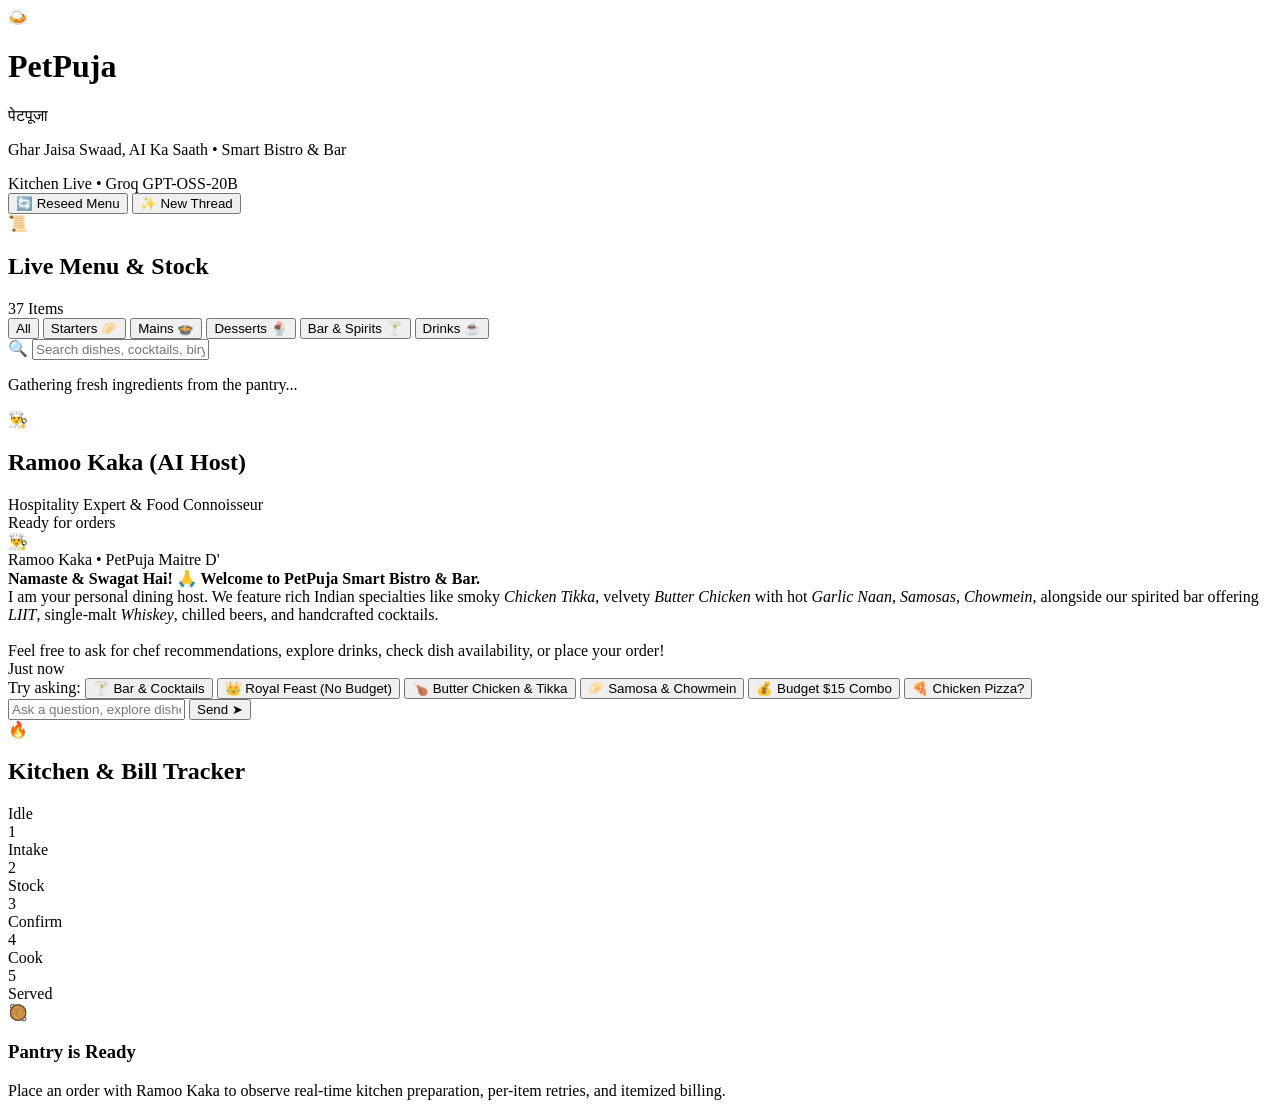
==== static/index.html @ 40aa2d48 "feat: PetPuja - Smart AI Indian Bistro & Bar with LangGraph, FastAPI, and Groq" ====
<!DOCTYPE html>
<html lang="en">
<head>
  <meta charset="UTF-8">
  <meta name="viewport" content="width=device-width, initial-scale=1.0">
  <title>PetPuja — AI Bistro & Bar | Swagat Hai!</title>
  <meta name="description" content="Welcome to PetPuja, where culinary hospitality meets state-of-the-art AI. Explore our live menu, get chef recommendations, and track your kitchen orders in real time.">
  <link rel="preconnect" href="https://fonts.googleapis.com">
  <link rel="preconnect" href="https://fonts.gstatic.com" crossorigin>
  <link href="https://fonts.googleapis.com/css2?family=Outfit:wght@400;500;600;700;800&family=Plus+Jakarta+Sans:wght@300;400;500;600;700&display=swap" rel="stylesheet">
  <link rel="stylesheet" href="/style.css">
</head>
<body>
  <div class="ambient-glow glow-1"></div>
  <div class="ambient-glow glow-2"></div>
  
  <div class="app-container">
    <!-- Top Header -->
    <header class="app-header" id="appHeader">
      <div class="brand-block">
        <div class="brand-icon">🍛</div>
        <div class="brand-text">
          <div class="brand-title-wrap">
            <h1 class="brand-name">PetPuja</h1>
            <span class="brand-devanagari">पेटपूजा</span>
          </div>
          <p class="brand-tagline">Ghar Jaisa Swaad, AI Ka Saath • Smart Bistro & Bar</p>
        </div>
      </div>

      <div class="header-status-panel">
        <div class="status-indicator-badge online" id="serverStatusBadge">
          <span class="pulse-dot"></span>
          <span class="status-label">Kitchen Live • Groq GPT-OSS-20B</span>
        </div>
        <button class="btn btn-subtle" id="resetDbBtn" title="Reset and reseed database inventory">
          <span class="btn-icon">🔄</span> Reseed Menu
        </button>
        <button class="btn btn-subtle" id="clearChatBtn" title="Start a fresh chat thread">
          <span class="btn-icon">✨</span> New Thread
        </button>
      </div>
    </header>

    <!-- Main 3-Column Layout -->
    <main class="main-layout" id="mainLayout">
      
      <!-- Left Column: Interactive Menu Explorer -->
      <section class="panel menu-panel" id="menuPanel" aria-label="Restaurant Menu">
        <div class="panel-header">
          <div class="panel-title-wrap">
            <span class="panel-icon">📜</span>
            <h2 class="panel-title">Live Menu & Stock</h2>
          </div>
          <span class="badge badge-accent" id="menuCountBadge">37 Items</span>
        </div>

        <div class="category-tabs-container" id="categoryTabs">
          <button class="tab-btn active" data-category="all" id="tabAll">All</button>
          <button class="tab-btn" data-category="starter" id="tabStarter">Starters 🥟</button>
          <button class="tab-btn" data-category="main" id="tabMain">Mains 🍲</button>
          <button class="tab-btn" data-category="dessert" id="tabDessert">Desserts 🍨</button>
          <button class="tab-btn" data-category="bar" id="tabBar">Bar & Spirits 🍸</button>
          <button class="tab-btn" data-category="drink" id="tabDrink">Drinks ☕</button>
        </div>

        <div class="menu-search-wrap">
          <span class="search-icon">🔍</span>
          <input type="text" id="menuSearchInput" class="menu-search-input" placeholder="Search dishes, cocktails, biryani, starters...">
        </div>

        <div class="menu-items-scroll" id="menuItemsList">
          <!-- Dynamically populated menu cards -->
          <div class="loading-state">
            <div class="spinner"></div>
            <p>Gathering fresh ingredients from the pantry...</p>
          </div>
        </div>
      </section>

      <!-- Center Column: Conversational AI Host Chat -->
      <section class="panel chat-panel" id="chatPanel" aria-label="AI Dining Host Chat">
        <div class="panel-header chat-header">
          <div class="host-profile">
            <div class="host-avatar">👨‍🍳</div>
            <div class="host-info">
              <h2 class="host-name">Ramoo Kaka (AI Host)</h2>
              <span class="host-subtitle">Hospitality Expert & Food Connoisseur</span>
            </div>
          </div>
          <div class="active-turn-pill" id="activeTurnPill">Ready for orders</div>
        </div>

        <!-- Chat Conversation Stream -->
        <div class="chat-messages-stream" id="chatMessagesStream">
          <!-- Welcome Message -->
          <div class="message-bubble agent-message" id="welcomeMessage">
            <div class="msg-avatar">👨‍🍳</div>
            <div class="msg-body">
              <div class="msg-sender">Ramoo Kaka • PetPuja Maitre D'</div>
              <div class="msg-text">
                <strong>Namaste & Swagat Hai! 🙏 Welcome to PetPuja Smart Bistro & Bar.</strong><br>
                I am your personal dining host. We feature rich Indian specialties like smoky <em>Chicken Tikka</em>, velvety <em>Butter Chicken</em> with hot <em>Garlic Naan</em>, <em>Samosas</em>, <em>Chowmein</em>, alongside our spirited bar offering <em>LIIT</em>, single-malt <em>Whiskey</em>, chilled beers, and handcrafted cocktails.<br><br>
                Feel free to ask for chef recommendations, explore drinks, check dish availability, or place your order!
              </div>
              <div class="msg-timestamp" id="welcomeTimestamp">Just now</div>
            </div>
          </div>
        </div>

        <!-- Quick Starter Recommendation Chips -->
        <div class="quick-chips-bar" id="quickChipsBar">
          <span class="chips-label">Try asking:</span>
          <button class="chip-btn" data-query="What do you have in the bar? Tell me about your cocktails and whiskey.">🍸 Bar & Cocktails</button>
          <button class="chip-btn" data-query="Suggest a royal feast! I have no issue of budget.">👑 Royal Feast (No Budget)</button>
          <button class="chip-btn" data-query="Tell me about your chicken tikka and butter chicken with garlic naan.">🍗 Butter Chicken & Tikka</button>
          <button class="chip-btn" data-query="What starters do you have? Samosa or chowmein?">🥟 Samosa & Chowmein</button>
          <button class="chip-btn" data-query="I have 15 dollars, what is the best Indian combo?">💰 Budget $15 Combo</button>
          <button class="chip-btn" data-query="Is chicken pizza available?">🍕 Chicken Pizza?</button>
        </div>

        <!-- Chat Input Form -->
        <form class="chat-input-form" id="chatForm">
          <div class="input-container">
            <input type="text" id="chatInput" class="chat-input" placeholder="Ask a question, explore dishes, or say 'I would like 2 burgers'..." autocomplete="off">
            <button type="submit" class="btn btn-primary send-btn" id="sendBtn">
              <span>Send</span>
              <span class="send-icon">➤</span>
            </button>
          </div>
        </form>
      </section>

      <!-- Right Column: Kitchen Live Tracker & Digital Receipt -->
      <section class="panel tracker-panel" id="trackerPanel" aria-label="Kitchen Tracker and Receipt">
        <div class="panel-header">
          <div class="panel-title-wrap">
            <span class="panel-icon">🔥</span>
            <h2 class="panel-title">Kitchen & Bill Tracker</h2>
          </div>
          <span class="badge badge-pulse" id="orderStateBadge">Idle</span>
        </div>

        <!-- Workflow Stepper Indicator -->
        <div class="workflow-stepper" id="workflowStepper">
          <div class="step-node active" id="stepIntake">
            <div class="step-circle">1</div>
            <span class="step-text">Intake</span>
          </div>
          <div class="step-connector" id="conn1"></div>
          <div class="step-node" id="stepValidate">
            <div class="step-circle">2</div>
            <span class="step-text">Stock</span>
          </div>
          <div class="step-connector" id="conn2"></div>
          <div class="step-node" id="stepConfirm">
            <div class="step-circle">3</div>
            <span class="step-text">Confirm</span>
          </div>
          <div class="step-connector" id="conn3"></div>
          <div class="step-node" id="stepCook">
            <div class="step-circle">4</div>
            <span class="step-text">Cook</span>
          </div>
          <div class="step-connector" id="conn4"></div>
          <div class="step-node" id="stepServe">
            <div class="step-circle">5</div>
            <span class="step-text">Served</span>
          </div>
        </div>

        <!-- Dynamic Content Area: Idle / Confirmation / Cooking / Receipt -->
        <div class="tracker-content-area" id="trackerContentArea">
          
          <!-- Idle Placeholder -->
          <div class="tracker-idle-view" id="trackerIdleView">
            <div class="idle-graphic">🥘</div>
            <h3>Pantry is Ready</h3>
            <p>Place an order with Ramoo Kaka to observe real-time kitchen preparation, per-item retries, and itemized billing.</p>
          </div>

          <!-- Human-In-The-Loop Confirmation Card (Active when Interrupted) -->
          <div class="confirmation-card" id="confirmationCard" style="display: none;">
            <div class="card-alert-header">
              <span class="alert-icon">⚠️</span>
              <div class="alert-text">
                <h4>Human-in-the-Loop Confirmation</h4>
                <p>Please review your order before it hits the tandoor!</p>
              </div>
            </div>

            <div class="confirm-items-list" id="confirmItemsList">
              <!-- Itemized lines will be injected here -->
            </div>

            <div class="confirm-total-row">
              <span>Total Bill Amount:</span>
              <strong id="confirmTotalAmount">$0.00</strong>
            </div>

            <div class="confirm-actions-row">
              <button class="btn btn-confirm-yes" id="btnConfirmYes">
                <span>✓ Confirm & Send to Kitchen</span>
              </button>
              <button class="btn btn-confirm-no" id="btnConfirmNo">
                <span>✕ Cancel Order</span>
              </button>
            </div>
          </div>

          <!-- Per-Item Live Kitchen Board -->
          <div class="kitchen-live-board" id="kitchenLiveBoard" style="display: none;">
            <div class="board-header">
              <h4>Active Kitchen Stations</h4>
              <span class="badge badge-warning" id="retryCounterBadge">0 Retries</span>
            </div>
            <div class="item-progress-list" id="itemProgressList">
              <!-- Per-item cards will be injected here -->
            </div>
          </div>

          <!-- Authentic Thermal Digital Receipt -->
          <div class="thermal-receipt" id="thermalReceipt" style="display: none;">
            <div class="receipt-tear-edge top"></div>
            <div class="receipt-body">
              <div class="receipt-header">
                <h3>PETPUJA BISTRO & BAR</h3>
                <p class="receipt-sub">Authentic Flavors • AI Kitchen</p>
                <p class="receipt-timestamp" id="receiptTimestamp">Date: 2026-09-17 • Bill #8492</p>
              </div>
              <div class="receipt-divider">----------------------------------------</div>
              <div class="receipt-table-header">
                <span>ITEM</span>
                <span>QTY</span>
                <span>PRICE</span>
                <span>TOTAL</span>
              </div>
              <div class="receipt-divider">----------------------------------------</div>
              <div class="receipt-lines" id="receiptLines">
                <!-- Itemized receipts -->
              </div>
              <div class="receipt-divider">----------------------------------------</div>
              <div class="receipt-total-row">
                <span>GRAND TOTAL:</span>
                <span id="receiptGrandTotal">$0.00</span>
              </div>
              <div class="receipt-footer">
                <p>⭐⭐⭐⭐⭐</p>
                <p>Dhanyawaad! Thank you for dining with PetPuja.</p>
                <div class="receipt-barcode">||||| | |||| ||| |||||| ||||| |||</div>
              </div>
            </div>
            <div class="receipt-tear-edge bottom"></div>
            <button class="btn btn-print-receipt" id="printReceiptBtn">🖨️ Print Receipt</button>
          </div>

        </div>
      </section>

    </main>
  </div>

  <script src="/app.js"></script>
</body>
</html>
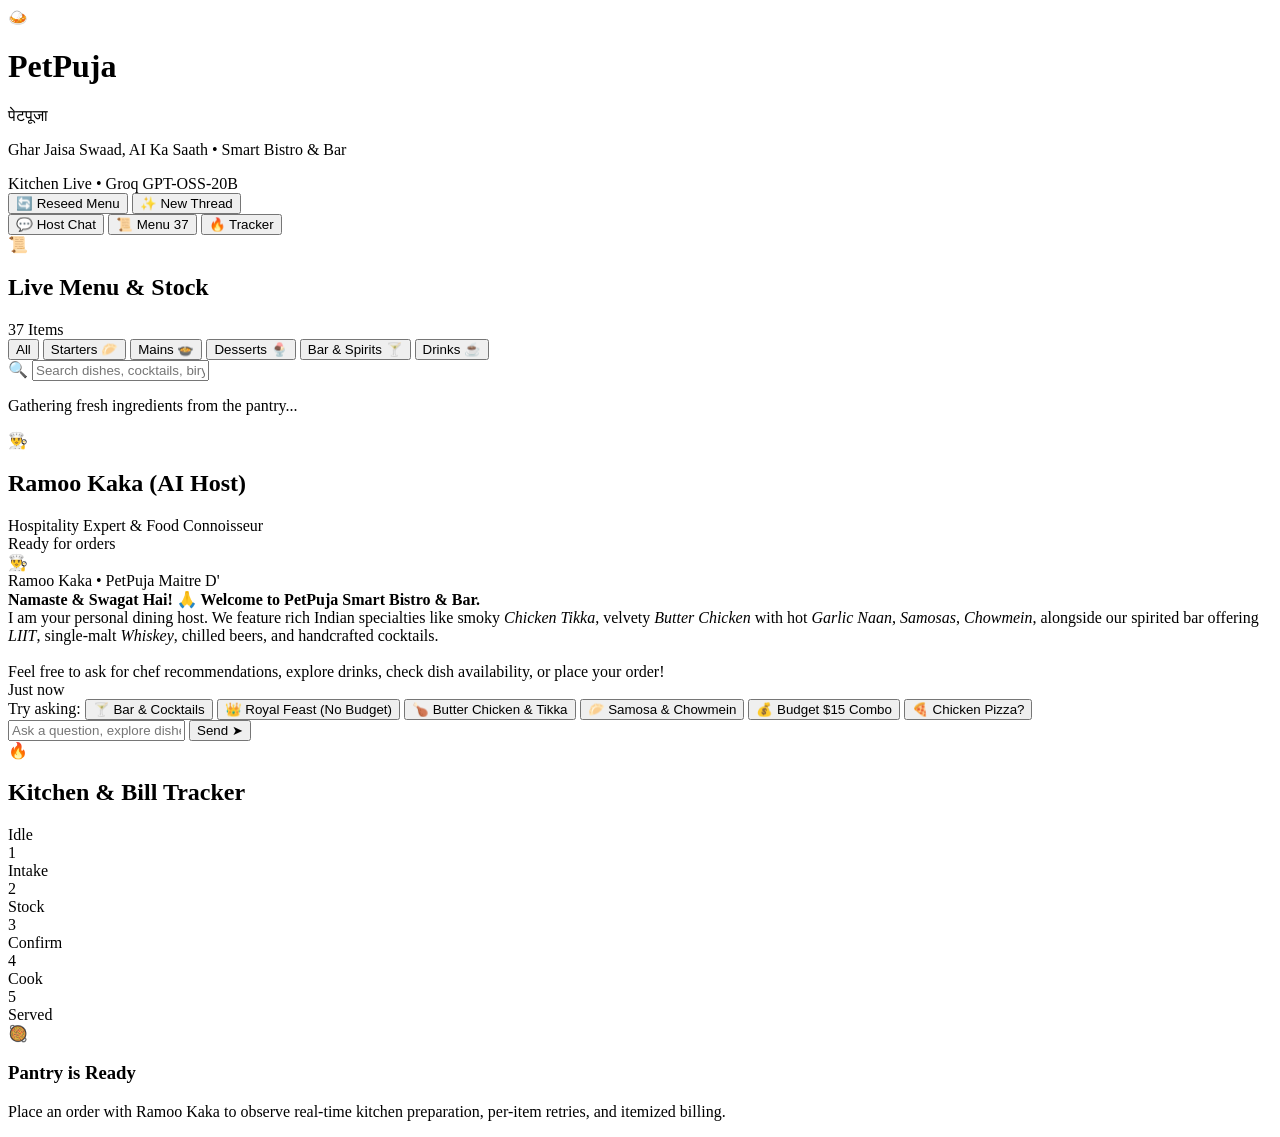
==== commit fa6ab1ce: "feat(ui): add mobile responsive navigation, tab switcher, and layout optimizations" ====
--- a/static/index.html
+++ b/static/index.html
@@ -31,16 +31,34 @@
       <div class="header-status-panel">
         <div class="status-indicator-badge online" id="serverStatusBadge">
           <span class="pulse-dot"></span>
-          <span class="status-label">Kitchen Live • Groq GPT-OSS-20B</span>
+          <span class="status-label"><span class="status-live-text">Kitchen Live</span><span class="status-model-text"> • Groq GPT-OSS-20B</span></span>
         </div>
         <button class="btn btn-subtle" id="resetDbBtn" title="Reset and reseed database inventory">
-          <span class="btn-icon">🔄</span> Reseed Menu
+          <span class="btn-icon">🔄</span><span class="btn-text"> Reseed Menu</span>
         </button>
         <button class="btn btn-subtle" id="clearChatBtn" title="Start a fresh chat thread">
-          <span class="btn-icon">✨</span> New Thread
+          <span class="btn-icon">✨</span><span class="btn-text"> New Thread</span>
         </button>
       </div>
     </header>
+
+    <!-- Mobile View Switcher (Visible on mobile/tablet <= 900px) -->
+    <nav class="mobile-nav-bar" id="mobileNavBar" aria-label="Mobile Navigation">
+      <button class="mobile-nav-btn active" id="mobileTabChat" data-target="chatPanel" aria-selected="true" role="tab">
+        <span class="mobile-nav-icon">💬</span>
+        <span class="mobile-nav-label">Host Chat</span>
+      </button>
+      <button class="mobile-nav-btn" id="mobileTabMenu" data-target="menuPanel" aria-selected="false" role="tab">
+        <span class="mobile-nav-icon">📜</span>
+        <span class="mobile-nav-label">Menu</span>
+        <span class="mobile-nav-badge" id="menuMobileBadge">37</span>
+      </button>
+      <button class="mobile-nav-btn" id="mobileTabTracker" data-target="trackerPanel" aria-selected="false" role="tab">
+        <span class="mobile-nav-icon">🔥</span>
+        <span class="mobile-nav-label">Tracker</span>
+        <span class="mobile-nav-badge pulse" id="trackerMobileBadge" style="display: none;">•</span>
+      </button>
+    </nav>
 
     <!-- Main 3-Column Layout -->
     <main class="main-layout" id="mainLayout">
@@ -79,7 +97,7 @@
       </section>
 
       <!-- Center Column: Conversational AI Host Chat -->
-      <section class="panel chat-panel" id="chatPanel" aria-label="AI Dining Host Chat">
+      <section class="panel chat-panel active-panel" id="chatPanel" aria-label="AI Dining Host Chat">
         <div class="panel-header chat-header">
           <div class="host-profile">
             <div class="host-avatar">👨‍🍳</div>
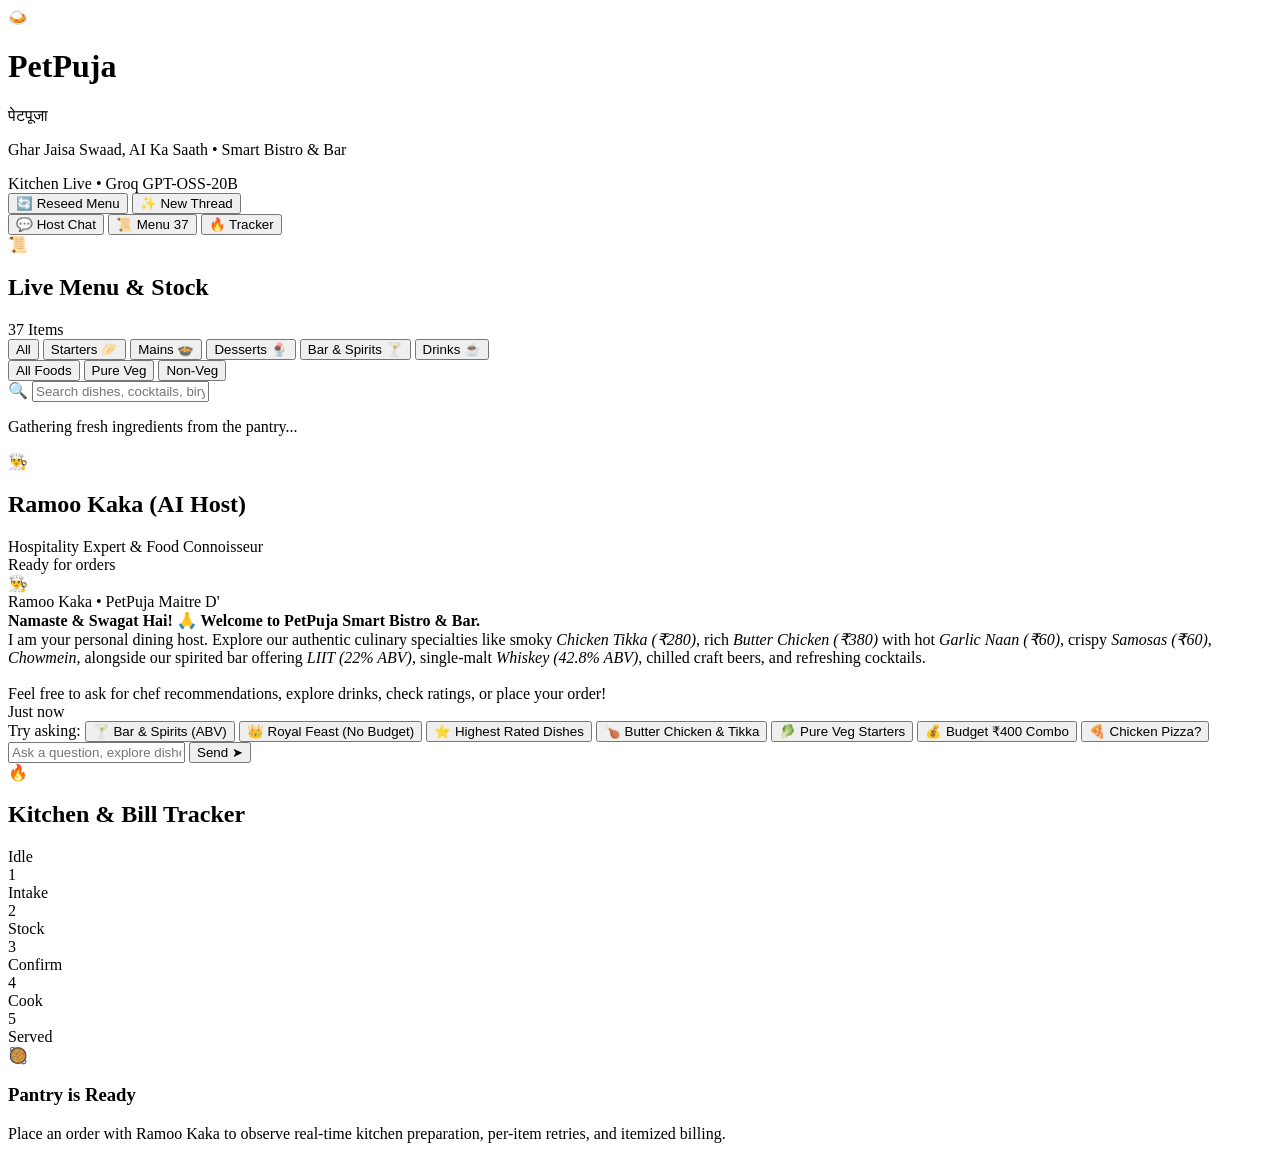
==== commit d0b1b72e: "feat: add INR pricing, dish imagery, selective spice levels, alcohol ABV, ratings, and veg/non-veg f" ====
--- a/static/index.html
+++ b/static/index.html
@@ -82,6 +82,13 @@
           <button class="tab-btn" data-category="drink" id="tabDrink">Drinks ☕</button>
         </div>
 
+        <!-- Dietary Filter Toggle (All / Pure Veg / Non-Veg) -->
+        <div class="dietary-filter-bar" id="dietaryFilterBar">
+          <button class="diet-btn active" data-diet="all" id="dietAll">All Foods</button>
+          <button class="diet-btn" data-diet="veg" id="dietVeg"><span class="diet-indicator veg"></span> Pure Veg</button>
+          <button class="diet-btn" data-diet="non-veg" id="dietNonVeg"><span class="diet-indicator non-veg"></span> Non-Veg</button>
+        </div>
+
         <div class="menu-search-wrap">
           <span class="search-icon">🔍</span>
           <input type="text" id="menuSearchInput" class="menu-search-input" placeholder="Search dishes, cocktails, biryani, starters...">
@@ -118,8 +125,8 @@
               <div class="msg-sender">Ramoo Kaka • PetPuja Maitre D'</div>
               <div class="msg-text">
                 <strong>Namaste & Swagat Hai! 🙏 Welcome to PetPuja Smart Bistro & Bar.</strong><br>
-                I am your personal dining host. We feature rich Indian specialties like smoky <em>Chicken Tikka</em>, velvety <em>Butter Chicken</em> with hot <em>Garlic Naan</em>, <em>Samosas</em>, <em>Chowmein</em>, alongside our spirited bar offering <em>LIIT</em>, single-malt <em>Whiskey</em>, chilled beers, and handcrafted cocktails.<br><br>
-                Feel free to ask for chef recommendations, explore drinks, check dish availability, or place your order!
+                I am your personal dining host. Explore our authentic culinary specialties like smoky <em>Chicken Tikka (₹280)</em>, rich <em>Butter Chicken (₹380)</em> with hot <em>Garlic Naan (₹60)</em>, crispy <em>Samosas (₹60)</em>, <em>Chowmein</em>, alongside our spirited bar offering <em>LIIT (22% ABV)</em>, single-malt <em>Whiskey (42.8% ABV)</em>, chilled craft beers, and refreshing cocktails.<br><br>
+                Feel free to ask for chef recommendations, explore drinks, check ratings, or place your order!
               </div>
               <div class="msg-timestamp" id="welcomeTimestamp">Just now</div>
             </div>
@@ -129,11 +136,12 @@
         <!-- Quick Starter Recommendation Chips -->
         <div class="quick-chips-bar" id="quickChipsBar">
           <span class="chips-label">Try asking:</span>
-          <button class="chip-btn" data-query="What do you have in the bar? Tell me about your cocktails and whiskey.">🍸 Bar & Cocktails</button>
+          <button class="chip-btn" data-query="What do you have in the bar? Tell me about your cocktails, ABV and whiskey.">🍸 Bar & Spirits (ABV)</button>
           <button class="chip-btn" data-query="Suggest a royal feast! I have no issue of budget.">👑 Royal Feast (No Budget)</button>
+          <button class="chip-btn" data-query="Tell me about your highest rated dishes. What has 4.9 stars?">⭐ Highest Rated Dishes</button>
           <button class="chip-btn" data-query="Tell me about your chicken tikka and butter chicken with garlic naan.">🍗 Butter Chicken & Tikka</button>
-          <button class="chip-btn" data-query="What starters do you have? Samosa or chowmein?">🥟 Samosa & Chowmein</button>
-          <button class="chip-btn" data-query="I have 15 dollars, what is the best Indian combo?">💰 Budget $15 Combo</button>
+          <button class="chip-btn" data-query="What pure veg starters do you have?">🥬 Pure Veg Starters</button>
+          <button class="chip-btn" data-query="I have a budget of ₹400, what is the best Indian combo?">💰 Budget ₹400 Combo</button>
           <button class="chip-btn" data-query="Is chicken pizza available?">🍕 Chicken Pizza?</button>
         </div>
 
@@ -213,7 +221,7 @@
 
             <div class="confirm-total-row">
               <span>Total Bill Amount:</span>
-              <strong id="confirmTotalAmount">$0.00</strong>
+              <strong id="confirmTotalAmount">₹0.00</strong>
             </div>
 
             <div class="confirm-actions-row">
@@ -260,7 +268,7 @@
               <div class="receipt-divider">----------------------------------------</div>
               <div class="receipt-total-row">
                 <span>GRAND TOTAL:</span>
-                <span id="receiptGrandTotal">$0.00</span>
+                <span id="receiptGrandTotal">₹0.00</span>
               </div>
               <div class="receipt-footer">
                 <p>⭐⭐⭐⭐⭐</p>
